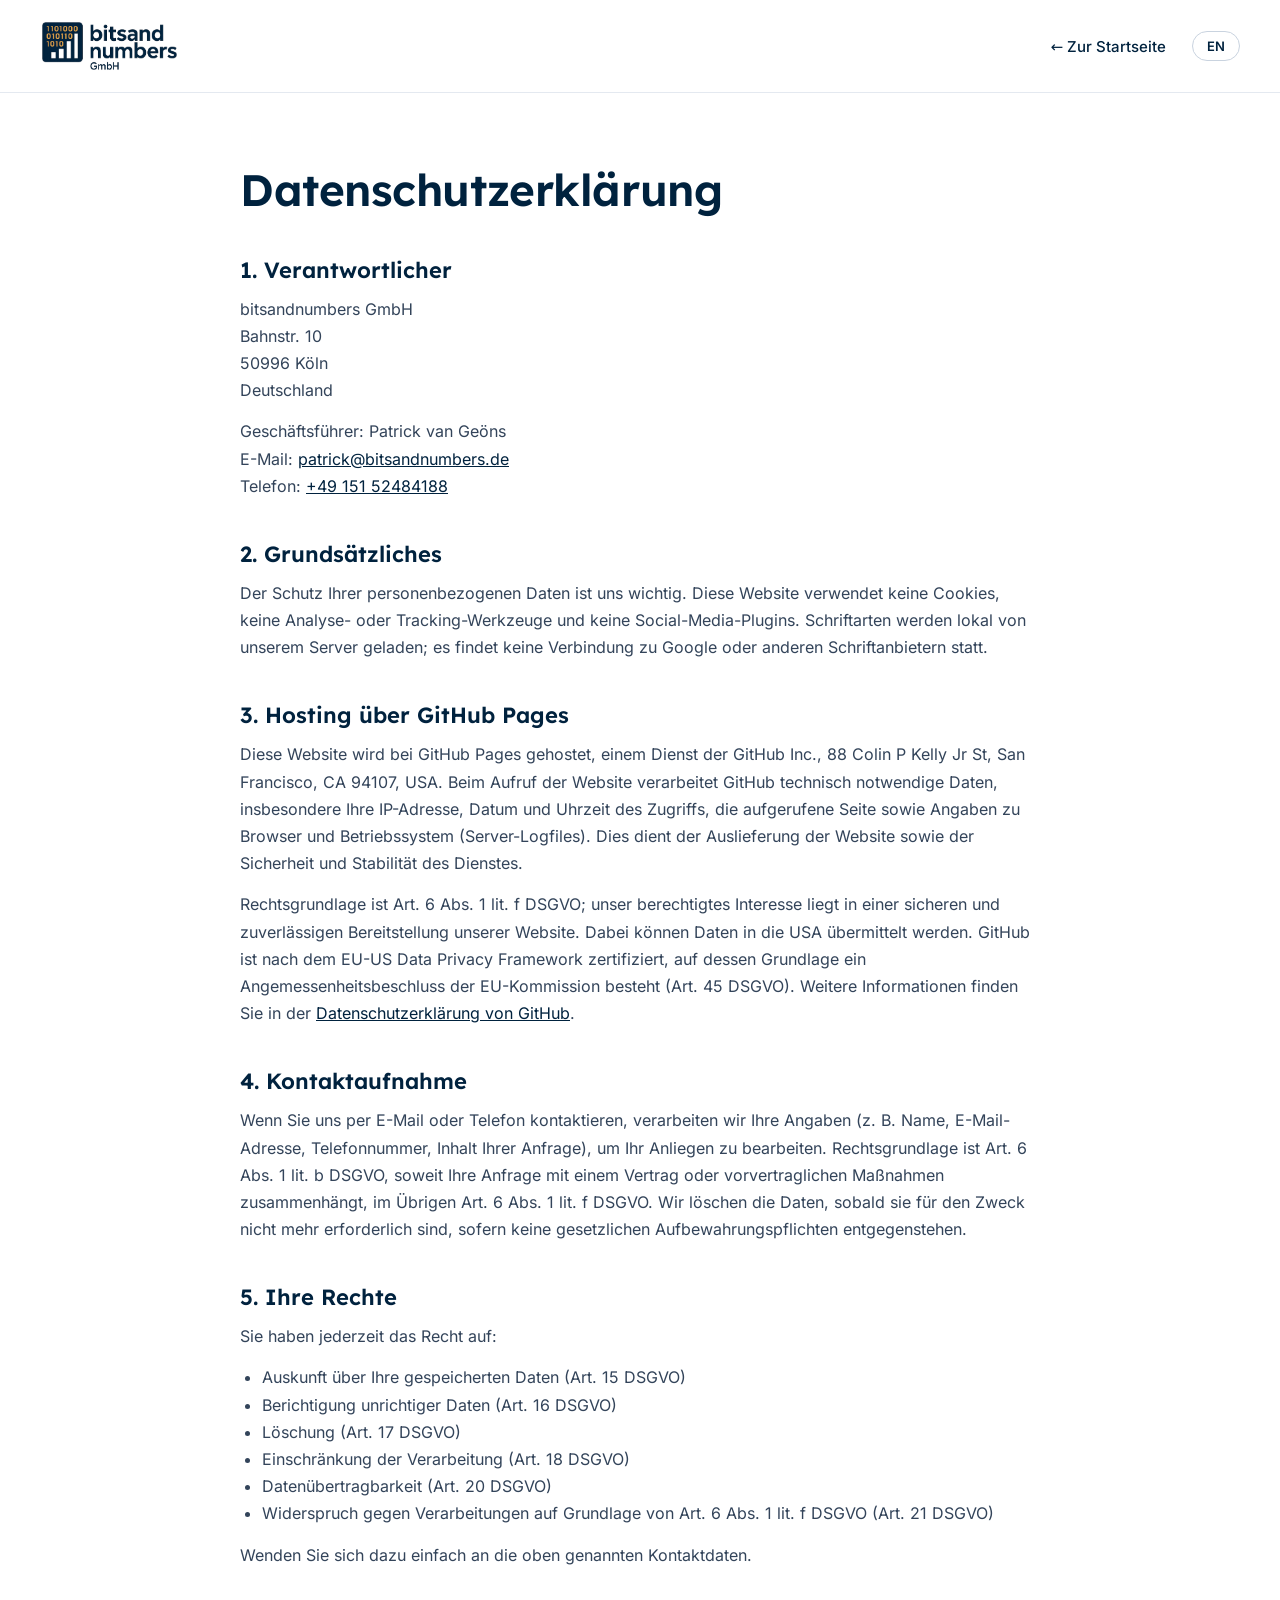
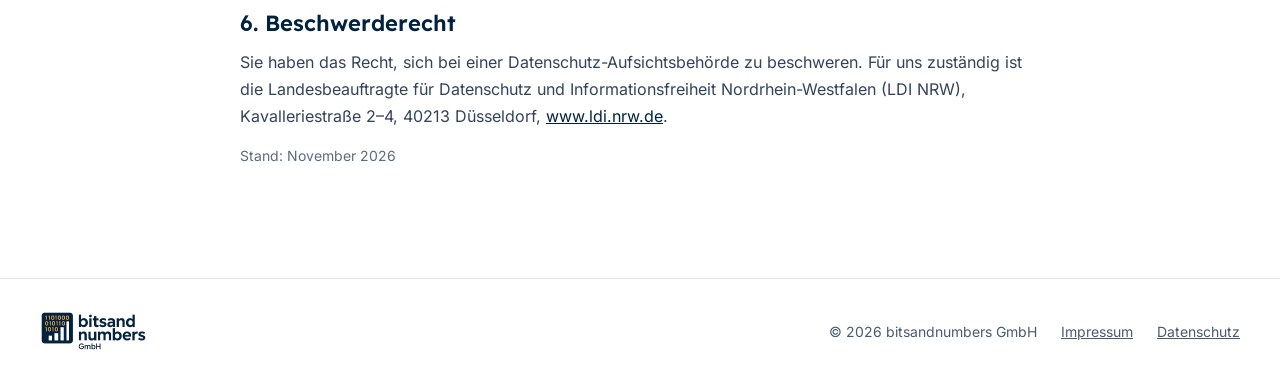
==== datenschutz/index.html @ c667419b "Add Impressum and privacy policy (DE/EN), self-host fonts Co-Authored-By: Claude Opus 5.5 <noreply@a" ====
<!doctype html>
<html lang="de">
<head>
<meta charset="utf-8">
<meta name="viewport" content="width=device-width, initial-scale=1">
<title>Datenschutz – bitsandnumbers GmbH</title>
<meta name="robots" content="noindex">
<link rel="icon" type="image/png" href="../favicon.png">
<link rel="stylesheet" href="../fonts/fonts.css">
<style>
body{margin:0;background:#ffffff;font-family:Inter,system-ui,sans-serif;color:#1C2B3A}
a{color:#00223E}a:hover{color:#8A5A12}
.nav a{text-decoration:none;color:#00223E;font-weight:500;padding:10px 4px;min-height:44px;display:inline-flex;align-items:center}
.nav a:hover{color:#8A5A12}
.legal h1{font-family:Lexend,sans-serif;font-size:44px;line-height:1.15;font-weight:600;color:#00223E;margin:0 0 32px;letter-spacing:-0.01em}
.legal h2{font-family:Lexend,sans-serif;font-size:22px;font-weight:600;color:#00223E;margin:40px 0 12px}
.legal p,.legal li{font-size:16px;line-height:1.7;color:#33445A}
.legal p{margin:0 0 14px}
.legal ul{margin:0 0 14px;padding-left:22px}
.legal address{font-style:normal;font-size:16px;line-height:1.7;color:#33445A;margin:0 0 14px}
.legal .muted{color:#5B6B80;font-size:14px}
@media (max-width:720px){.legal h1{font-size:32px}}
</style>
</head>
<body>
<header style="background:#ffffff;border-bottom:1px solid #E4E9F0">
  <div style="max-width:1200px;margin:0 auto;padding:14px 24px;display:flex;flex-wrap:wrap;align-items:center;justify-content:space-between;gap:16px">
    <a href="../" aria-label="bitsandnumbers GmbH" style="display:flex;align-items:center"><img src="../logo.png" alt="bitsandnumbers GmbH" style="height:52px;width:auto;display:block"></a>
    <nav class="nav" aria-label="Navigation" style="display:flex;flex-wrap:wrap;align-items:center;gap:4px 22px;font-size:15px">
      <a href="../">← Zur Startseite</a>
      <a href="../en/privacy/" lang="en" style="border:1px solid #C9D3DF;border-radius:999px;padding:6px 14px;min-height:0;font-size:13px;font-weight:600">EN</a>
    </nav>
  </div>
</header>
<main class="legal" style="max-width:800px;margin:0 auto;padding:72px 24px 96px">
<h1>Datenschutzerklärung</h1>
<h2>1. Verantwortlicher</h2>
<address>bitsandnumbers GmbH<br>Bahnstr. 10<br>50996 Köln<br>Deutschland</address>
<p>Geschäftsführer: Patrick van Geöns<br>E-Mail: <a href="mailto:patrick@bitsandnumbers.de">patrick@bitsandnumbers.de</a><br>Telefon: <a href="tel:+4915152484188">+49 151 52484188</a></p>
<h2>2. Grundsätzliches</h2>
<p>Der Schutz Ihrer personenbezogenen Daten ist uns wichtig. Diese Website verwendet keine Cookies, keine Analyse- oder Tracking-Werkzeuge und keine Social-Media-Plugins. Schriftarten werden lokal von unserem Server geladen; es findet keine Verbindung zu Google oder anderen Schriftanbietern statt.</p>
<h2>3. Hosting über GitHub Pages</h2>
<p>Diese Website wird bei GitHub Pages gehostet, einem Dienst der GitHub Inc., 88 Colin P Kelly Jr St, San Francisco, CA 94107, USA. Beim Aufruf der Website verarbeitet GitHub technisch notwendige Daten, insbesondere Ihre IP-Adresse, Datum und Uhrzeit des Zugriffs, die aufgerufene Seite sowie Angaben zu Browser und Betriebssystem (Server-Logfiles). Dies dient der Auslieferung der Website sowie der Sicherheit und Stabilität des Dienstes.</p>
<p>Rechtsgrundlage ist Art. 6 Abs. 1 lit. f DSGVO; unser berechtigtes Interesse liegt in einer sicheren und zuverlässigen Bereitstellung unserer Website. Dabei können Daten in die USA übermittelt werden. GitHub ist nach dem EU-US Data Privacy Framework zertifiziert, auf dessen Grundlage ein Angemessenheitsbeschluss der EU-Kommission besteht (Art. 45 DSGVO). Weitere Informationen finden Sie in der <a href="https://docs.github.com/de/site-policy/privacy-policies/github-general-privacy-statement" rel="noopener">Datenschutzerklärung von GitHub</a>.</p>
<h2>4. Kontaktaufnahme</h2>
<p>Wenn Sie uns per E-Mail oder Telefon kontaktieren, verarbeiten wir Ihre Angaben (z. B. Name, E-Mail-Adresse, Telefonnummer, Inhalt Ihrer Anfrage), um Ihr Anliegen zu bearbeiten. Rechtsgrundlage ist Art. 6 Abs. 1 lit. b DSGVO, soweit Ihre Anfrage mit einem Vertrag oder vorvertraglichen Maßnahmen zusammenhängt, im Übrigen Art. 6 Abs. 1 lit. f DSGVO. Wir löschen die Daten, sobald sie für den Zweck nicht mehr erforderlich sind, sofern keine gesetzlichen Aufbewahrungspflichten entgegenstehen.</p>
<h2>5. Ihre Rechte</h2>
<p>Sie haben jederzeit das Recht auf:</p>
<ul>
<li>Auskunft über Ihre gespeicherten Daten (Art. 15 DSGVO)</li>
<li>Berichtigung unrichtiger Daten (Art. 16 DSGVO)</li>
<li>Löschung (Art. 17 DSGVO)</li>
<li>Einschränkung der Verarbeitung (Art. 18 DSGVO)</li>
<li>Datenübertragbarkeit (Art. 20 DSGVO)</li>
<li>Widerspruch gegen Verarbeitungen auf Grundlage von Art. 6 Abs. 1 lit. f DSGVO (Art. 21 DSGVO)</li>
</ul>
<p>Wenden Sie sich dazu einfach an die oben genannten Kontaktdaten.</p>
<h2>6. Beschwerderecht</h2>
<p>Sie haben das Recht, sich bei einer Datenschutz-Aufsichtsbehörde zu beschweren. Für uns zuständig ist die Landesbeauftragte für Datenschutz und Informationsfreiheit Nordrhein-Westfalen (LDI NRW), Kavalleriestraße 2–4, 40213 Düsseldorf, <a href="https://www.ldi.nrw.de" rel="noopener">www.ldi.nrw.de</a>.</p>
<p class="muted">Stand: November 2026</p>

</main>
<footer style="background:#ffffff;border-top:1px solid #E4E9F0">
  <div style="max-width:1200px;margin:0 auto;padding:32px 24px;display:flex;flex-wrap:wrap;align-items:center;justify-content:space-between;gap:20px">
    <img src="../logo.png" alt="bitsandnumbers GmbH" style="height:40px;width:auto;display:block">
    <nav style="display:flex;flex-wrap:wrap;gap:8px 24px;font-size:14px;color:#4A5A70">
      <span>© 2026 bitsandnumbers GmbH</span>
      <a href="../impressum/" style="color:#4A5A70">Impressum</a>
      <a href="../datenschutz/" style="color:#4A5A70">Datenschutz</a>
    </nav>
  </div>
</footer>
</body>
</html>
---- fonts/fonts.css ----
/* Self-hosted fonts (SIL Open Font License 1.1) – no requests to Google */
@font-face{font-family:Lexend;font-style:normal;font-weight:400;font-display:swap;src:url(lexend-latin-400-normal.woff2) format("woff2")}
@font-face{font-family:Lexend;font-style:normal;font-weight:500;font-display:swap;src:url(lexend-latin-500-normal.woff2) format("woff2")}
@font-face{font-family:Lexend;font-style:normal;font-weight:600;font-display:swap;src:url(lexend-latin-600-normal.woff2) format("woff2")}
@font-face{font-family:Lexend;font-style:normal;font-weight:700;font-display:swap;src:url(lexend-latin-700-normal.woff2) format("woff2")}
@font-face{font-family:Inter;font-style:normal;font-weight:400;font-display:swap;src:url(inter-latin-400-normal.woff2) format("woff2")}
@font-face{font-family:Inter;font-style:normal;font-weight:500;font-display:swap;src:url(inter-latin-500-normal.woff2) format("woff2")}
@font-face{font-family:Inter;font-style:normal;font-weight:600;font-display:swap;src:url(inter-latin-600-normal.woff2) format("woff2")}
@font-face{font-family:Inter;font-style:normal;font-weight:700;font-display:swap;src:url(inter-latin-700-normal.woff2) format("woff2")}
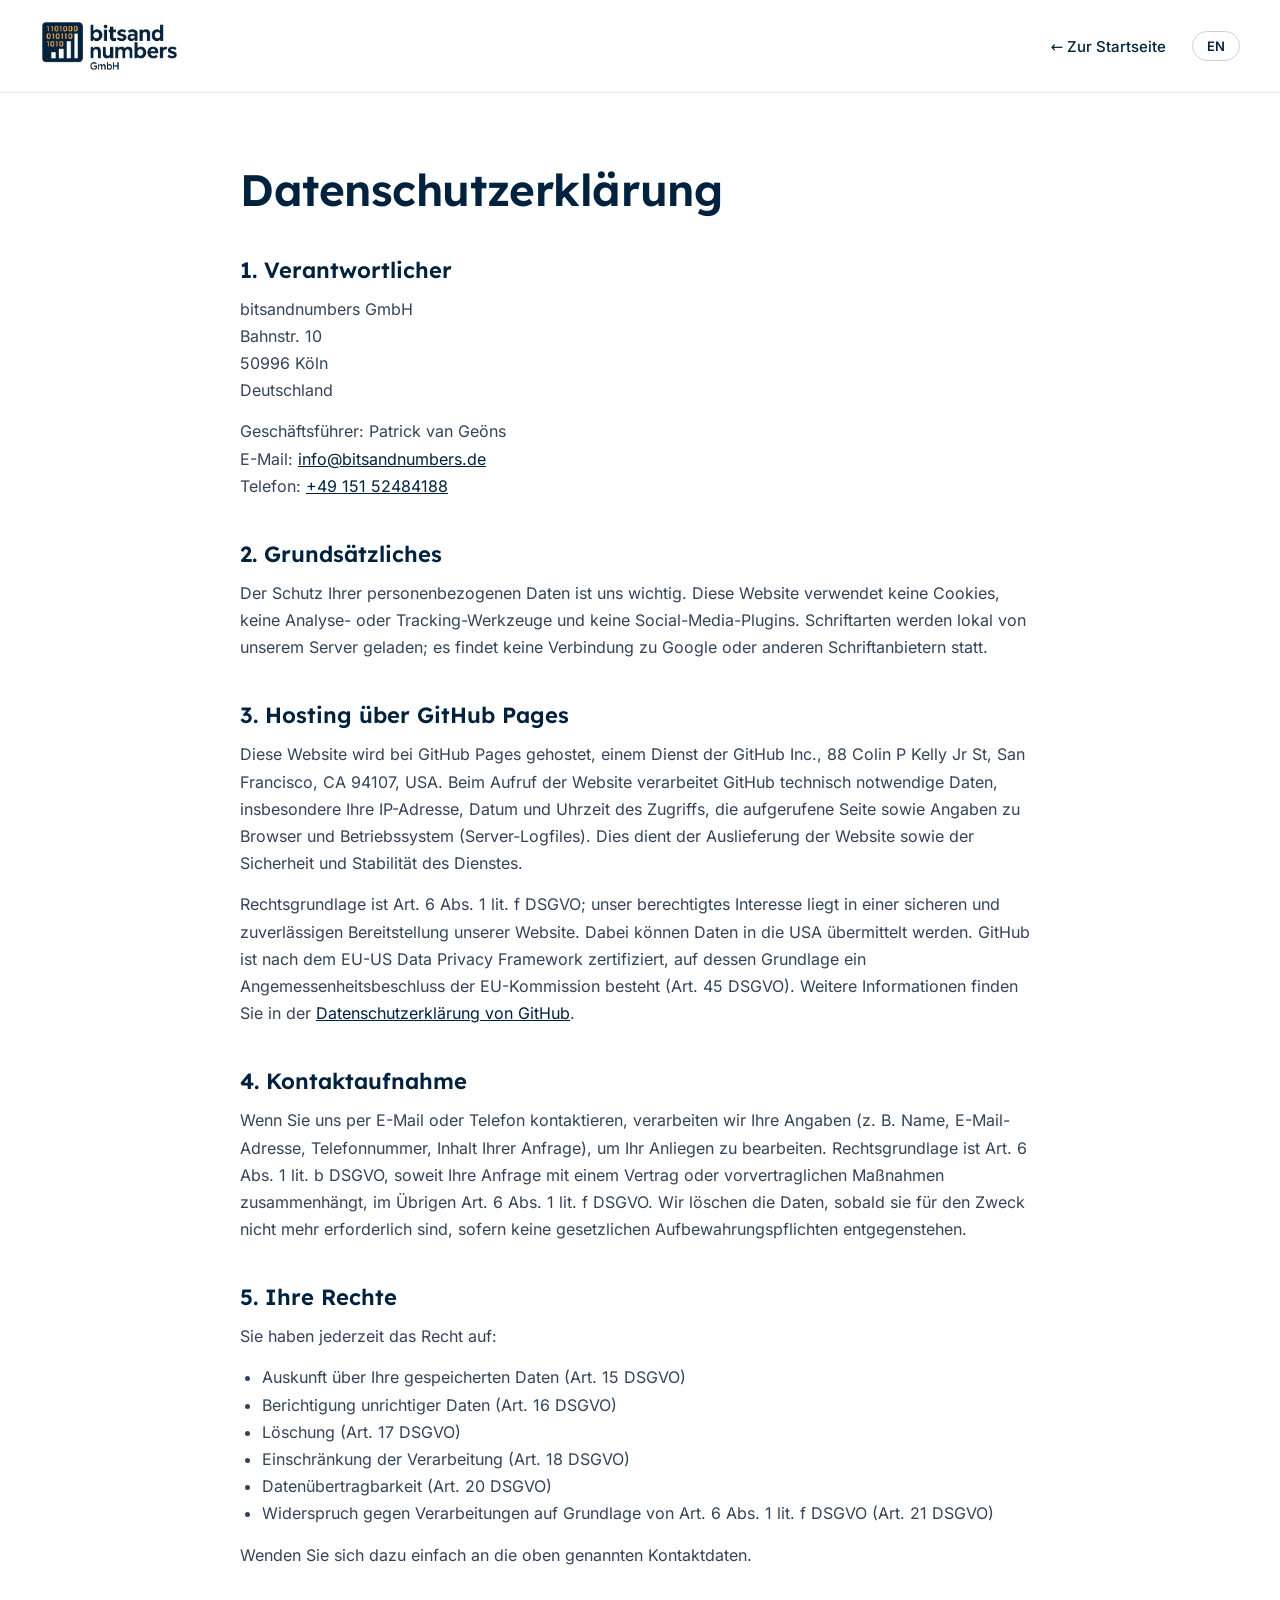
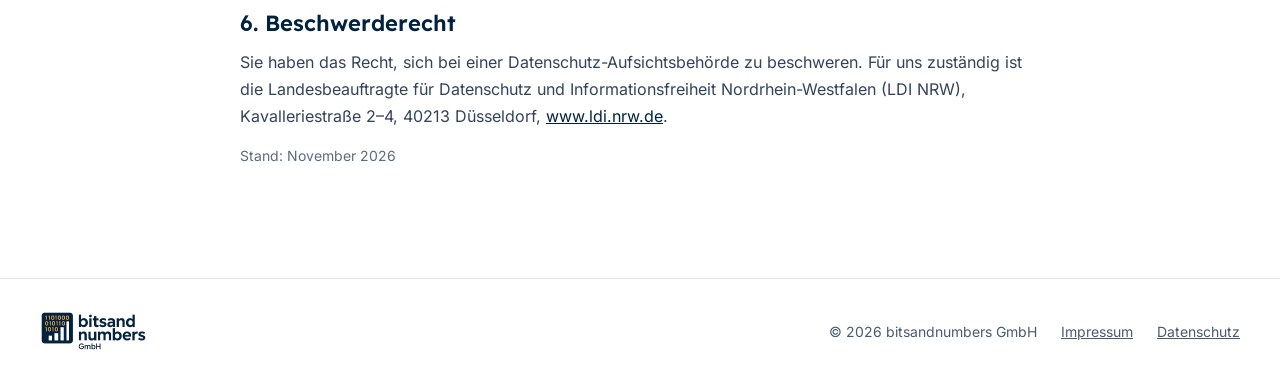
==== commit cf5aee8c: "Use info@bitsandnumbers.de as contact address Co-Authored-By: Claude Opus 5.5 <noreply@anthropic.com" ====
--- a/datenschutz/index.html
+++ b/datenschutz/index.html
@@ -36,7 +36,7 @@
 <h1>Datenschutzerklärung</h1>
 <h2>1. Verantwortlicher</h2>
 <address>bitsandnumbers GmbH<br>Bahnstr. 10<br>50996 Köln<br>Deutschland</address>
-<p>Geschäftsführer: Patrick van Geöns<br>E-Mail: <a href="mailto:patrick@bitsandnumbers.de">patrick@bitsandnumbers.de</a><br>Telefon: <a href="tel:+4915152484188">+49 151 52484188</a></p>
+<p>Geschäftsführer: Patrick van Geöns<br>E-Mail: <a href="mailto:info@bitsandnumbers.de">info@bitsandnumbers.de</a><br>Telefon: <a href="tel:+4915152484188">+49 151 52484188</a></p>
 <h2>2. Grundsätzliches</h2>
 <p>Der Schutz Ihrer personenbezogenen Daten ist uns wichtig. Diese Website verwendet keine Cookies, keine Analyse- oder Tracking-Werkzeuge und keine Social-Media-Plugins. Schriftarten werden lokal von unserem Server geladen; es findet keine Verbindung zu Google oder anderen Schriftanbietern statt.</p>
 <h2>3. Hosting über GitHub Pages</h2>
